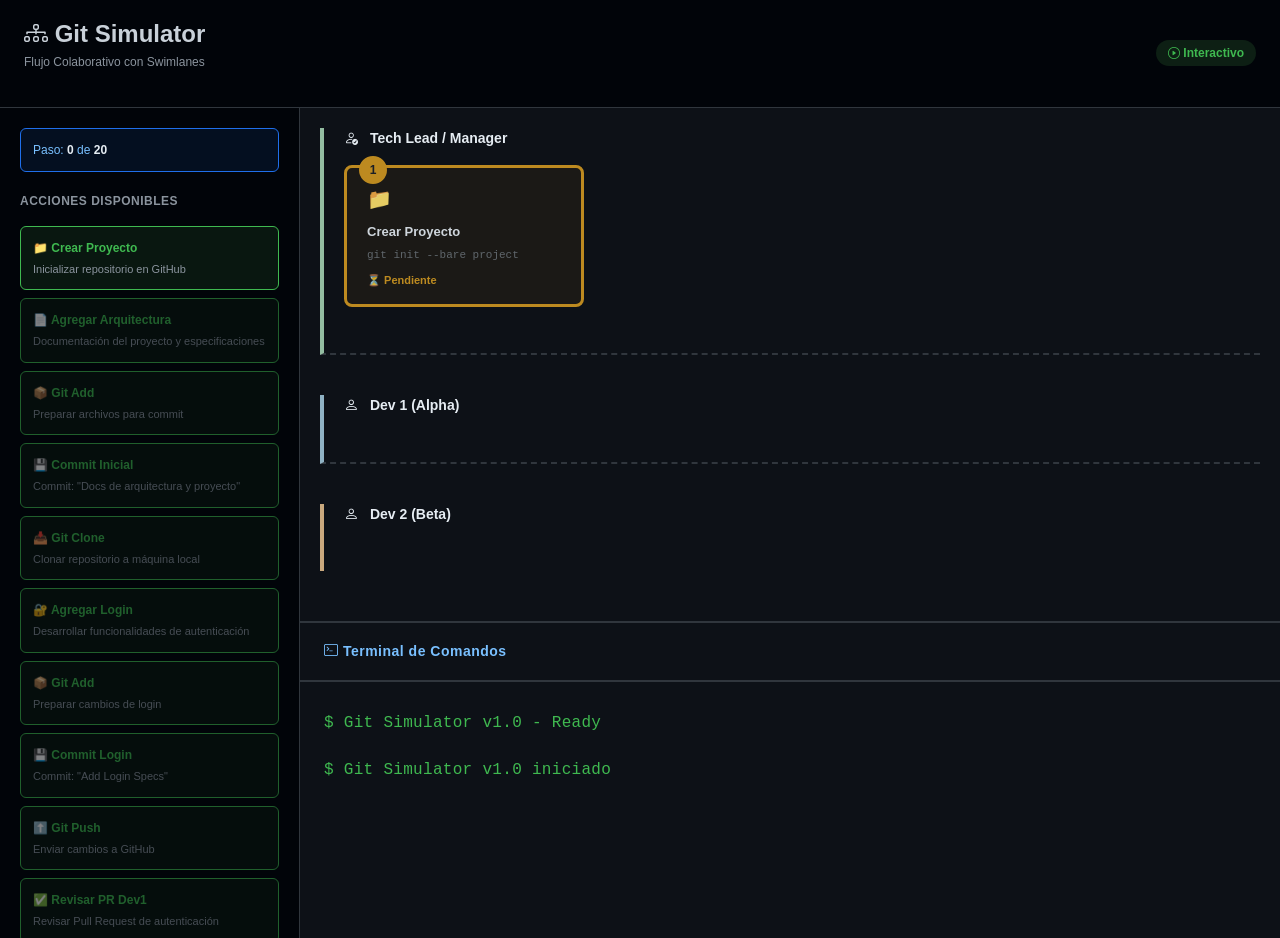
==== git-simulator.html @ a2260290 "Eliminar botón de 'Pasos Secuenciales' y archivo git-workflow.html CAMBIOS: ✅ Eliminar enlace a git-" ====
<!DOCTYPE html>
<html lang="es">
<head>
    <meta charset="UTF-8">
    <meta name="viewport" content="width=device-width, initial-scale=1.0">
    <title>Git Simulator - Flujo Colaborativo</title>
    <link rel="stylesheet" href="https://cdn.jsdelivr.net/npm/bootstrap@5.3.0/dist/css/bootstrap.min.css">
    <link rel="stylesheet" href="https://cdn.jsdelivr.net/npm/bootstrap-icons@1.11.0/font/bootstrap-icons.css">
    <style>
        * { margin: 0; padding: 0; box-sizing: border-box; }
        body {
            background: #0d1117;
            color: #c9d1d9;
            font-family: -apple-system, BlinkMacSystemFont, 'Segoe UI', Helvetica, Arial;
            overflow: hidden;
        }
        .header {
            background: #010409;
            border-bottom: 1px solid #30363d;
            padding: 20px 24px;
            display: flex;
            justify-content: space-between;
            align-items: center;
        }
        .header h1 { font-size: 24px; font-weight: 600; margin: 0; }
        .header-badge {
            display: inline-block;
            padding: 4px 12px;
            background: rgba(79, 185, 80, 0.15);
            color: #3fb950;
            border-radius: 24px;
            font-size: 12px;
            font-weight: 600;
        }
        .main-wrapper {
            display: flex;
            height: calc(100vh - 70px);
            gap: 0;
        }
        .sidebar {
            width: 300px;
            background: #010409;
            border-right: 1px solid #30363d;
            overflow-y: auto;
            padding: 20px;
        }
        .sidebar-title {
            font-size: 12px;
            font-weight: 700;
            text-transform: uppercase;
            color: #8b949e;
            margin-bottom: 16px;
            letter-spacing: 0.5px;
        }
        .btn-action {
            display: block;
            width: 100%;
            padding: 12px;
            margin-bottom: 8px;
            background: rgba(79, 185, 80, 0.1);
            border: 1px solid #3fb950;
            color: #3fb950;
            border-radius: 6px;
            cursor: pointer;
            font-size: 12px;
            font-weight: 500;
            transition: all 0.2s;
            text-align: left;
        }
        .btn-action:hover {
            background: rgba(79, 185, 80, 0.2);
        }
        .btn-action:disabled {
            opacity: 0.5;
            cursor: not-allowed;
        }
        .btn-action.danger {
            background: rgba(248, 81, 73, 0.1);
            border-color: #f85149;
            color: #f85149;
        }
        .btn-action.danger:hover {
            background: rgba(248, 81, 73, 0.2);
        }
        .step-display {
            background: rgba(31, 111, 235, 0.1);
            border: 1px solid #1f6feb;
            border-radius: 6px;
            padding: 12px;
            font-size: 12px;
            color: #79c0ff;
            margin-bottom: 20px;
        }
        .step-display strong {
            color: #e6edf3;
        }
        .canvas-wrapper {
            flex: 1;
            display: flex;
            flex-direction: column;
            overflow: hidden;
        }
        .swimlanes-container {
            flex: 0.6;
            overflow: auto;
            background: #0d1117;
            padding: 20px;
        }
        .swimlane {
            margin-bottom: 40px;
            border-left: 4px solid;
            padding-left: 20px;
            padding-bottom: 30px;
            border-bottom: 2px dashed #30363d;
            position: relative;
        }
        .swimlane:last-child {
            border-bottom: none;
        }
        .swimlane.manager {
            border-left-color: #93bda1;
        }
        .swimlane.dev1 {
            border-left-color: #8fb2c4;
        }
        .swimlane.dev2 {
            border-left-color: #c9a97e;
        }
        .swimlane-title {
            font-size: 14px;
            font-weight: 600;
            margin-bottom: 16px;
            color: #e6edf3;
        }
        .swimlane-title i {
            margin-right: 8px;
        }
        .action-box {
            display: inline-block;
            background: #1c2128;
            border: 3px solid;
            border-radius: 8px;
            padding: 16px 20px;
            margin-right: 16px;
            margin-bottom: 16px;
            min-width: 240px;
            animation: slideIn 0.4s ease-out;
            position: relative;
            transition: all 0.3s ease;
        }
        .action-box .step-number {
            position: absolute;
            top: -12px;
            left: 12px;
            background: #d29922;
            color: #1c2128;
            width: 28px;
            height: 28px;
            border-radius: 50%;
            display: flex;
            align-items: center;
            justify-content: center;
            font-weight: 700;
            font-size: 12px;
            border: 2px solid #1c2128;
        }
        .action-box.completed .step-number {
            background: #3fb950;
            color: white;
        }
        .action-box.manager {
            border-color: #d29922;
            background: rgba(210, 153, 34, 0.08);
        }
        .action-box.manager.completed {
            border-color: #3fb950;
            background: rgba(79, 185, 80, 0.08);
            box-shadow: 0 0 12px rgba(79, 185, 80, 0.2);
        }
        .action-box.dev1 {
            border-color: #d29922;
            background: rgba(210, 153, 34, 0.08);
        }
        .action-box.dev1.completed {
            border-color: #3fb950;
            background: rgba(79, 185, 80, 0.08);
            box-shadow: 0 0 12px rgba(79, 185, 80, 0.2);
        }
        .action-box.dev2 {
            border-color: #d29922;
            background: rgba(210, 153, 34, 0.08);
        }
        .action-box.dev2.completed {
            border-color: #3fb950;
            background: rgba(79, 185, 80, 0.08);
            box-shadow: 0 0 12px rgba(79, 185, 80, 0.2);
        }

        .action-box.pending {
            opacity: 0.9;
            cursor: not-allowed;
        }
        .action-box.pending .step-number {
            background: #d29922;
            border-color: #d29922;
        }
        .action-title {
            font-size: 13px;
            font-weight: 600;
            margin-bottom: 6px;
            color: #e6edf3;
        }
        .action-desc {
            font-size: 11px;
            color: #8b949e;
            font-family: 'Courier New', monospace;
        }
        .action-icon {
            font-size: 20px;
            margin-bottom: 8px;
        }
        @keyframes slideIn {
            from {
                opacity: 0;
                transform: translateX(-20px);
            }
            to {
                opacity: 1;
                transform: translateX(0);
            }
        }
        .terminal-section {
            flex: 0.4;
            background: #010409;
            border-top: 2px solid #30363d;
            display: flex;
            flex-direction: column;
            min-height: 0;
        }
        .terminal-header {
            padding: 18px 24px;
            border-bottom: 2px solid #30363d;
            font-size: 14px;
            font-weight: 700;
            color: #79c0ff;
            background: #0d1117;
            letter-spacing: 0.5px;
        }
        .terminal {
            flex: 1;
            overflow-y: auto;
            padding: 24px;
            font-family: 'Courier New', monospace;
            font-size: 16px;
            line-height: 2.2;
            background: #0d1117;
            min-height: 0;
        }
        .terminal-line {
            margin-bottom: 12px;
            animation: slideIn 0.3s ease-out;
            letter-spacing: 0.3px;
        }
        .terminal-line.cmd {
            color: #79c0ff;
            font-weight: 600;
            background: rgba(121, 192, 255, 0.05);
            padding: 8px 12px;
            border-radius: 4px;
            border-left: 3px solid #79c0ff;
            padding-left: 16px;
        }
        .terminal-line.ok {
            color: #3fb950;
            font-weight: 500;
        }
        .terminal-line.err {
            color: #f85149;
            font-weight: 500;
        }
        ::-webkit-scrollbar {
            width: 8px;
            height: 8px;
        }
        ::-webkit-scrollbar-track {
            background: transparent;
        }
        ::-webkit-scrollbar-thumb {
            background: #30363d;
            border-radius: 4px;
        }
        ::-webkit-scrollbar-thumb:hover {
            background: #3d444d;
        }
    </style>
</head>
<body>

<div class="header">
    <div>
        <h1><i class="bi bi-diagram-3"></i> Git Simulator</h1>
        <p style="font-size: 12px; color: #8b949e; margin-top: 4px;">Flujo Colaborativo con Swimlanes</p>
    </div>
    <span class="header-badge"><i class="bi bi-play-circle"></i> Interactivo</span>
</div>

<div class="main-wrapper">
    <!-- SIDEBAR -->
    <div class="sidebar">
        <div class="step-display">
            Paso: <strong id="step-num">0</strong> de <strong id="step-total">12</strong>
        </div>

        <div class="sidebar-title">Acciones Disponibles</div>
        <div id="actions-list"></div>

        <div style="margin-top: 20px;">
            <button class="btn-action danger" onclick="resetAll()">
                <i class="bi bi-arrow-counterclockwise"></i> Reiniciar
            </button>
        </div>
    </div>

    <!-- CANVAS -->
    <div class="canvas-wrapper">
        <div class="swimlanes-container" id="swimlanes">
            <div class="swimlane manager">
                <div class="swimlane-title">
                    <i class="bi bi-person-check"></i> Tech Lead / Manager
                </div>
                <div id="manager-lane"></div>
            </div>

            <div class="swimlane dev1">
                <div class="swimlane-title">
                    <i class="bi bi-person"></i> Dev 1 (Alpha)
                </div>
                <div id="dev1-lane"></div>
            </div>

            <div class="swimlane dev2">
                <div class="swimlane-title">
                    <i class="bi bi-person"></i> Dev 2 (Beta)
                </div>
                <div id="dev2-lane"></div>
            </div>
        </div>

        <!-- TERMINAL -->
        <div class="terminal-section">
            <div class="terminal-header">
                <i class="bi bi-terminal"></i> Terminal de Comandos
            </div>
            <div class="terminal" id="terminal">
                <div class="terminal-line" style="color: #3fb950;">$ Git Simulator v1.0 - Ready</div>
            </div>
        </div>
    </div>
</div>

<script>
// ============================================
// ESTADO GLOBAL
// ============================================
const state = {
    currentStep: 0,
    completedSteps: [],
    lanes: {
        manager: [],
        dev1: [],
        dev2: []
    }
};

const workflow = [
    {
        role: 'manager',
        title: 'Crear Proyecto',
        desc: 'Inicializar repositorio en GitHub',
        cmd: 'git init --bare project',
        icon: '📁',
        lane: 'manager-lane'
    },
    {
        role: 'manager',
        title: 'Agregar Arquitectura',
        desc: 'Documentación del proyecto y especificaciones',
        cmd: 'echo "architecture.md" > docs/',
        icon: '📄',
        lane: 'manager-lane'
    },
    {
        role: 'manager',
        title: 'Git Add',
        desc: 'Preparar archivos para commit',
        cmd: 'git add --all',
        icon: '📦',
        lane: 'manager-lane'
    },
    {
        role: 'manager',
        title: 'Commit Inicial',
        desc: 'Commit: "Docs de arquitectura y proyecto"',
        cmd: 'git commit -m "Initial: Architecture docs"',
        icon: '💾',
        lane: 'manager-lane'
    },
    {
        role: 'dev1',
        title: 'Git Clone',
        desc: 'Clonar repositorio a máquina local',
        cmd: 'git clone origin project',
        icon: '📥',
        lane: 'dev1-lane'
    },
    {
        role: 'dev1',
        title: 'Agregar Login',
        desc: 'Desarrollar funcionalidades de autenticación',
        cmd: 'echo "login.js" > src/auth/',
        icon: '🔐',
        lane: 'dev1-lane'
    },
    {
        role: 'dev1',
        title: 'Git Add',
        desc: 'Preparar cambios de login',
        cmd: 'git add --all',
        icon: '📦',
        lane: 'dev1-lane'
    },
    {
        role: 'dev1',
        title: 'Commit Login',
        desc: 'Commit: "Add Login Specs"',
        cmd: 'git commit -m "Add Login Specs"',
        icon: '💾',
        lane: 'dev1-lane'
    },
    {
        role: 'dev1',
        title: 'Git Push',
        desc: 'Enviar cambios a GitHub',
        cmd: 'git push origin feature/login',
        icon: '⬆️',
        lane: 'dev1-lane'
    },
    {
        role: 'manager',
        title: 'Revisar PR Dev1',
        desc: 'Revisar Pull Request de autenticación',
        cmd: 'gh pr review --approve',
        icon: '✅',
        lane: 'manager-lane'
    },
    {
        role: 'manager',
        title: 'Merge Dev1',
        desc: 'Mergear cambios a main',
        cmd: 'git merge feature/login',
        icon: '🔗',
        lane: 'manager-lane'
    },
    {
        role: 'manager',
        title: 'Broadcast PR',
        desc: 'Notificar al equipo sobre cambios',
        cmd: 'gh pr create --title "Update main"',
        icon: '📢',
        lane: 'manager-lane'
    },
    {
        role: 'dev2',
        title: 'Git Clone/Pull',
        desc: 'Obtener cambios actualizados del servidor',
        cmd: 'git pull origin main',
        icon: '📥',
        lane: 'dev2-lane'
    },
    {
        role: 'dev2',
        title: 'Agregar Carrito',
        desc: 'Desarrollar funcionalidades de carrito de compras',
        cmd: 'echo "cart.js" > src/shop/',
        icon: '🛒',
        lane: 'dev2-lane'
    },
    {
        role: 'dev2',
        title: 'Git Add',
        desc: 'Preparar cambios del carrito',
        cmd: 'git add --all',
        icon: '📦',
        lane: 'dev2-lane'
    },
    {
        role: 'dev2',
        title: 'Commit Carrito',
        desc: 'Commit: "Add Shopping Cart Specs"',
        cmd: 'git commit -m "Add Shopping Cart Specs"',
        icon: '💾',
        lane: 'dev2-lane'
    },
    {
        role: 'dev2',
        title: 'Git Push',
        desc: 'Enviar cambios a GitHub',
        cmd: 'git push origin feature/cart',
        icon: '⬆️',
        lane: 'dev2-lane'
    },
    {
        role: 'manager',
        title: 'Revisar PR Dev2',
        desc: 'Revisar Pull Request del carrito',
        cmd: 'gh pr review --approve',
        icon: '✅',
        lane: 'manager-lane'
    },
    {
        role: 'manager',
        title: 'Merge Dev2',
        desc: 'Mergear cambios de carrito a main',
        cmd: 'git merge feature/cart',
        icon: '🔗',
        lane: 'manager-lane'
    },
    {
        role: 'manager',
        title: 'Broadcast Final',
        desc: 'Notificar cambios finales al equipo',
        cmd: 'gh pr create --title "Final Update"',
        icon: '📢',
        lane: 'manager-lane'
    }
];

// ============================================
// INICIALIZACIÓN
// ============================================
function init() {
    renderActionButtons();
    updateStepDisplay();
    addTerminal('$ Git Simulator v1.0 iniciado', 'ok');
}

// ============================================
// RENDERIZAR ACCIONES
// ============================================
function renderActionButtons() {
    const container = document.getElementById('actions-list');
    container.innerHTML = '';

    workflow.forEach((step, idx) => {
        const btn = document.createElement('button');
        btn.className = 'btn-action';
        btn.innerHTML = `
            <div style="font-weight: 600;">${step.icon} ${step.title}</div>
            <div style="font-size: 11px; color: #8b949e; margin-top: 4px;">${step.desc}</div>
        `;
        btn.onclick = () => executeStep(idx);
        btn.disabled = idx > state.currentStep;
        container.appendChild(btn);
    });

    renderPreviewSteps();
}

function renderPreviewSteps() {
    // Mostrar fichas preview de pasos disponibles (amarillo) y completados (verde)
    workflow.forEach((step, idx) => {
        const lane = document.getElementById(step.lane);
        const existingId = `preview-step-${idx}`;
        let previewBox = document.getElementById(existingId);

        // Si el paso está disponible (idx <= currentStep)
        if (idx <= state.currentStep) {
            // Si ya fue ejecutado, cambiar a verde
            if (state.completedSteps.includes(idx)) {
                if (previewBox) {
                    previewBox.classList.remove('pending');
                    previewBox.classList.add('completed');
                }
            }
            // Si está disponible pero no ejecutado, crear en amarillo
            else if (!previewBox) {
                const box = document.createElement('div');
                box.id = existingId;
                box.className = `action-box ${step.role} pending`;
                box.innerHTML = `
                    <div class="step-number">${idx + 1}</div>
                    <div class="action-icon">${step.icon}</div>
                    <div class="action-title">${step.title}</div>
                    <div class="action-desc" style="opacity: 0.7;">${step.cmd}</div>
                    <div style="font-size: 11px; color: #d29922; margin-top: 8px; font-weight: 600;">⏳ Pendiente</div>
                `;
                lane.appendChild(box);
            }
        }
    });
}

// ============================================
// EJECUTAR PASO
// ============================================
function executeStep(stepIndex) {
    const step = workflow[stepIndex];

    // Encontrar o crear la caja de acción
    const previewId = `preview-step-${stepIndex}`;
    let box = document.getElementById(previewId);

    if (box) {
        // Cambiar de pending (amarillo) a completed (verde)
        box.classList.remove('pending');
        box.classList.add('completed');
        // Actualizar contenido para que ya no diga "Pendiente"
        const descDiv = box.querySelector('.action-desc');
        if (descDiv.nextElementSibling) {
            box.removeChild(descDiv.nextElementSibling);
        }
    } else {
        // Si no existe preview, crear directamente como completado
        const lane = document.getElementById(step.lane);
        box = document.createElement('div');
        box.id = previewId;
        box.className = `action-box ${step.role} completed`;
        box.innerHTML = `
            <div class="step-number">${stepIndex + 1}</div>
            <div class="action-icon">${step.icon}</div>
            <div class="action-title">${step.title}</div>
            <div class="action-desc">${step.cmd}</div>
        `;
        lane.appendChild(box);
    }

    // Terminal
    addTerminal(`$ ${step.cmd}`, 'cmd');
    setTimeout(() => {
        addTerminal(`✓ ${step.title} completado`, 'ok');
    }, 300);

    // Actualizar estado
    state.currentStep = stepIndex + 1;
    state.completedSteps.push(stepIndex);

    // Scroll a lo último
    setTimeout(() => {
        document.getElementById('swimlanes').scrollLeft = document.getElementById('swimlanes').scrollWidth;
    }, 100);

    // Actualizar botones y preview
    renderActionButtons();
    updateStepDisplay();
}

// ============================================
// ACTUALIZAR DISPLAY
// ============================================
function updateStepDisplay() {
    document.getElementById('step-num').textContent = state.currentStep;
    document.getElementById('step-total').textContent = workflow.length;
}

// ============================================
// TERMINAL
// ============================================
function addTerminal(text, type = 'normal') {
    const terminal = document.getElementById('terminal');
    const line = document.createElement('div');
    line.className = `terminal-line ${type}`;

    if (type === 'cmd') {
        line.textContent = text;
    } else if (type === 'ok') {
        line.textContent = text;
    } else {
        line.textContent = text;
    }

    terminal.appendChild(line);
    terminal.scrollTop = terminal.scrollHeight;
}

// ============================================
// REINICIAR
// ============================================
function resetAll() {
    state.currentStep = 0;
    state.completedSteps = [];
    state.lanes = {
        manager: [],
        dev1: [],
        dev2: []
    };

    document.getElementById('manager-lane').innerHTML = '';
    document.getElementById('dev1-lane').innerHTML = '';
    document.getElementById('dev2-lane').innerHTML = '';

    document.getElementById('terminal').innerHTML = '<div class="terminal-line" style="color: #3fb950;">$ Git Simulator reiniciado</div>';

    renderActionButtons();
    updateStepDisplay();
}

// Iniciar
document.addEventListener('DOMContentLoaded', init);
</script>

</body>
</html>
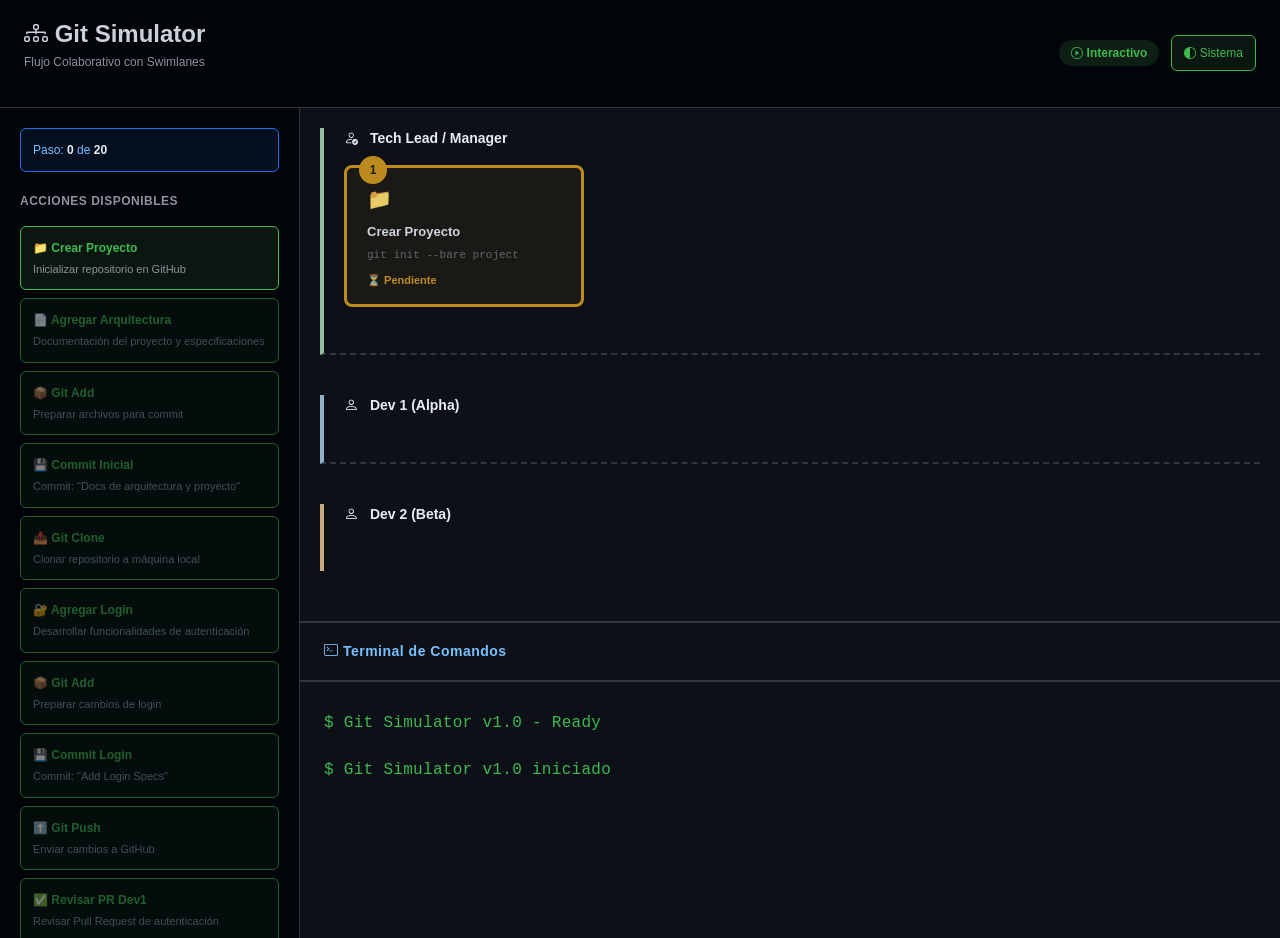
==== commit 4bdbb929: "Agregar sistema de tema claro/oscuro - Agregar variables CSS para tema claro con GitHub Light Palett" ====
--- a/git-simulator.html
+++ b/git-simulator.html
@@ -301,7 +301,12 @@
         <h1><i class="bi bi-diagram-3"></i> Git Simulator</h1>
         <p style="font-size: 12px; color: #8b949e; margin-top: 4px;">Flujo Colaborativo con Swimlanes</p>
     </div>
-    <span class="header-badge"><i class="bi bi-play-circle"></i> Interactivo</span>
+    <div style="display: flex; gap: 12px; align-items: center;">
+        <span class="header-badge"><i class="bi bi-play-circle"></i> Interactivo</span>
+        <button id="theme-toggle-btn" onclick="toggleTheme()" style="background: rgba(79, 185, 80, 0.1); border: 1px solid #3fb950; color: #3fb950; padding: 8px 12px; border-radius: 6px; cursor: pointer; font-size: 12px; font-weight: 500;">
+            <i class="bi bi-sun"></i> Claro
+        </button>
+    </div>
 </div>
 
 <div class="main-wrapper">
@@ -707,6 +712,7 @@
 // Iniciar
 document.addEventListener('DOMContentLoaded', init);
 </script>
+<script src="assets/js/theme-toggle.js"></script>
 
 </body>
 </html>
